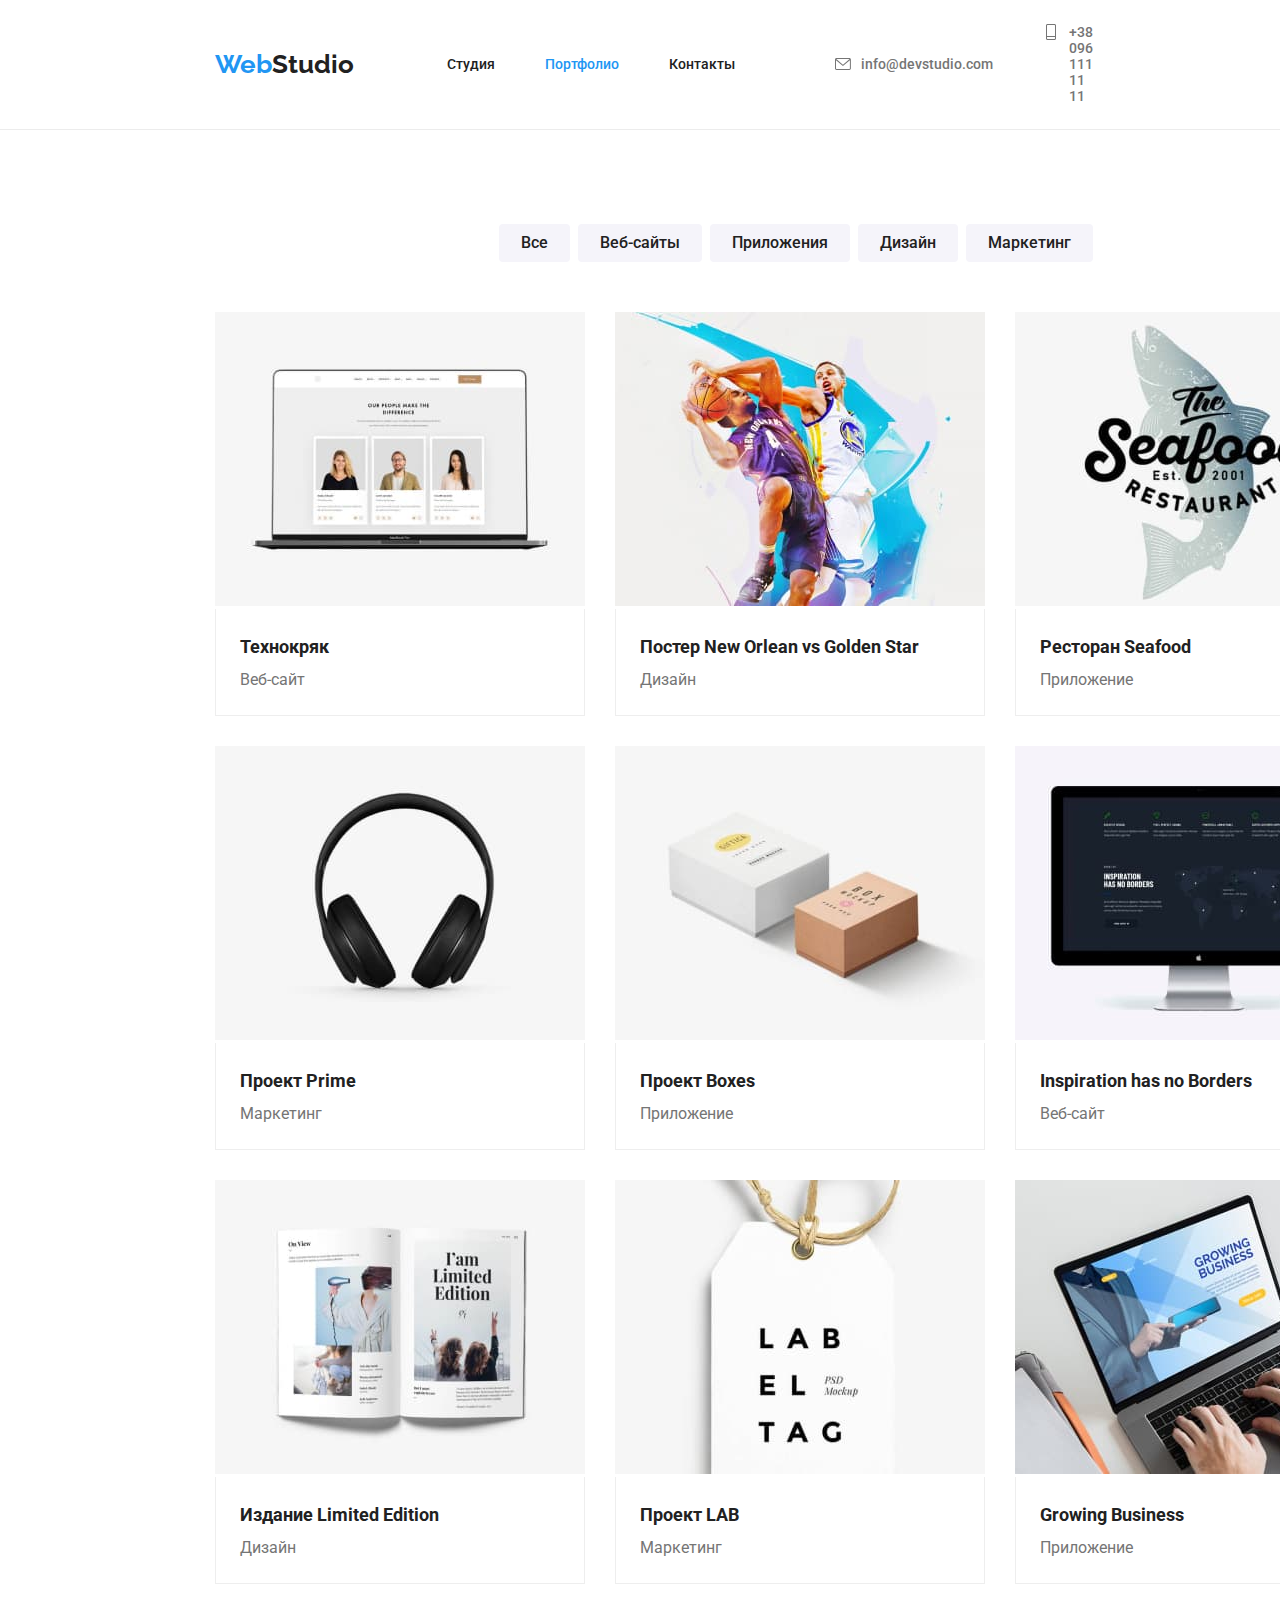
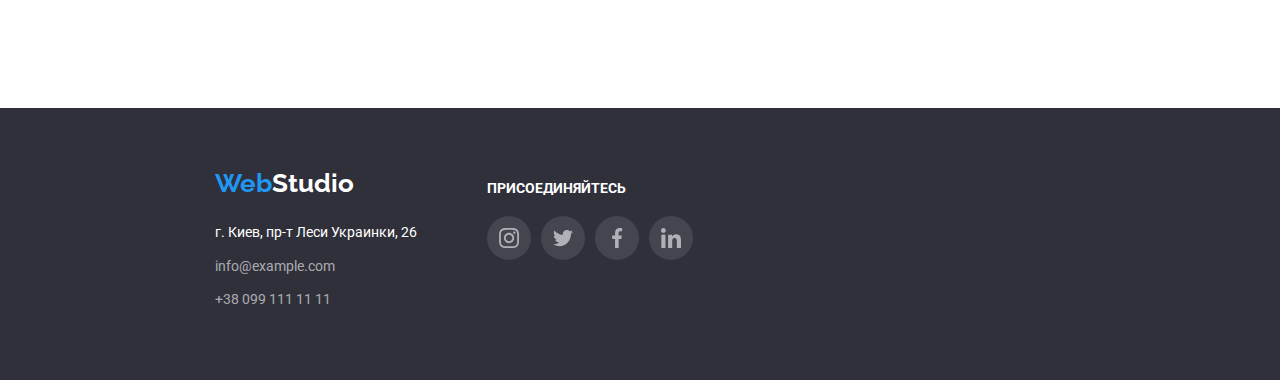
==== portfolio.html @ db71245f "Домашка готова" ====
<!DOCTYPE html>
<html lang="ru">

<head>
    <meta charset="UTF-8">
    <meta http-equiv="X-UA-Compatible" content="IE=edge">
    <meta name="viewport" content="width=device-width, initial-scale=1.0">
    <title>Портфолио</title>
    <link rel="preconnect" href="https://fonts.googleapis.com">
    <link rel="preconnect" href="https://fonts.gstatic.com" crossorigin>
    <link
        href="https://fonts.googleapis.com/css2?family=Raleway:wght@700&family=Roboto:wght@400;500;700;900&display=swap"
        rel="stylesheet">
    <link rel="stylesheet" href="./css/styles.css">
</head>

<body>
    <!-- Соц.сети -->
    <svg aria-hidden="true" style="position: absolute; width: 0; height: 0; overflow: hidden;" version="1.1"
        xmlns="http://www.w3.org/2000/svg" xmlns:xlink="http://www.w3.org/1999/xlink">
        <defs>
            <symbol id="icon-fb" viewBox="0 0 32 32">
                <path
                    d="M21.329 5.313h2.921v-5.088c-0.504-0.069-2.237-0.225-4.256-0.225-4.212 0-7.097 2.649-7.097 7.519v4.481h-4.648v5.688h4.648v14.312h5.699v-14.311h4.46l0.708-5.688h-5.169v-3.919c0.001-1.644 0.444-2.769 2.735-2.769z">
                </path>
            </symbol>
            <symbol id="icon-inst" viewBox="0 0 32 32">
                <path
                    d="M31.969 9.408c-0.075-1.7-0.35-2.869-0.744-3.882-0.406-1.075-1.032-2.038-1.851-2.838-0.8-0.813-1.769-1.444-2.832-1.844-1.019-0.394-2.182-0.669-3.882-0.744-1.713-0.081-2.257-0.1-6.601-0.1s-4.888 0.019-6.595 0.094c-1.7 0.075-2.869 0.35-3.882 0.744-1.075 0.406-2.038 1.031-2.838 1.85-0.813 0.8-1.444 1.769-1.844 2.832-0.394 1.019-0.669 2.182-0.744 3.882-0.081 1.713-0.1 2.257-0.1 6.601s0.019 4.888 0.094 6.595c0.075 1.7 0.35 2.869 0.744 3.882 0.406 1.075 1.038 2.038 1.85 2.838 0.8 0.813 1.769 1.444 2.832 1.844 1.019 0.394 2.182 0.669 3.882 0.744 1.706 0.075 2.25 0.094 6.595 0.094s4.888-0.019 6.595-0.094c1.7-0.075 2.869-0.35 3.882-0.744 2.151-0.832 3.851-2.532 4.682-4.682 0.394-1.019 0.669-2.182 0.744-3.882 0.075-1.707 0.094-2.251 0.094-6.595s-0.006-4.888-0.081-6.595zM29.087 22.473c-0.069 1.563-0.331 2.407-0.55 2.969-0.538 1.394-1.644 2.5-3.038 3.038-0.563 0.219-1.413 0.481-2.969 0.55-1.688 0.075-2.194 0.094-6.464 0.094s-4.782-0.019-6.464-0.094c-1.563-0.069-2.407-0.331-2.969-0.55-0.694-0.256-1.325-0.663-1.838-1.194-0.531-0.519-0.938-1.144-1.194-1.838-0.219-0.563-0.481-1.413-0.55-2.969-0.075-1.688-0.094-2.194-0.094-6.464s0.019-4.782 0.094-6.464c0.069-1.563 0.331-2.407 0.55-2.969 0.256-0.694 0.663-1.325 1.2-1.838 0.519-0.531 1.144-0.938 1.838-1.194 0.563-0.219 1.413-0.481 2.969-0.55 1.688-0.075 2.194-0.094 6.464-0.094 4.276 0 4.782 0.019 6.464 0.094 1.563 0.069 2.407 0.331 2.969 0.55 0.694 0.256 1.325 0.662 1.838 1.194 0.531 0.519 0.938 1.144 1.194 1.838 0.219 0.563 0.481 1.413 0.55 2.969 0.075 1.688 0.094 2.194 0.094 6.464s-0.019 4.77-0.094 6.458z">
                </path>
                <path
                    d="M16.059 7.783c-4.538 0-8.22 3.682-8.22 8.22s3.682 8.22 8.22 8.22c4.539 0 8.22-3.682 8.22-8.22s-3.682-8.22-8.22-8.22zM16.059 21.335c-2.944 0-5.332-2.388-5.332-5.332s2.388-5.332 5.332-5.332c2.944 0 5.332 2.388 5.332 5.332s-2.388 5.332-5.332 5.332z">
                </path>
                <path
                    d="M26.524 7.458c0 1.060-0.859 1.919-1.919 1.919s-1.919-0.859-1.919-1.919c0-1.060 0.859-1.919 1.919-1.919s1.919 0.859 1.919 1.919z">
                </path>
            </symbol>
            <symbol id="icon-li" viewBox="0 0 32 32">
                <path
                    d="M31.992 32v-0.001h0.008v-11.736c0-5.741-1.236-10.164-7.948-10.164-3.227 0-5.392 1.771-6.276 3.449h-0.093v-2.913h-6.364v21.364h6.627v-10.579c0-2.785 0.528-5.479 3.977-5.479 3.399 0 3.449 3.179 3.449 5.657v10.401h6.62z">
                </path>
                <path d="M0.528 10.636h6.635v21.364h-6.635v-21.364z"></path>
                <path
                    d="M3.843 0c-2.121 0-3.843 1.721-3.843 3.843s1.721 3.879 3.843 3.879c2.121 0 3.843-1.757 3.843-3.879-0.001-2.121-1.723-3.843-3.843-3.843v0z">
                </path>
            </symbol>
            <symbol id="icon-twiter" viewBox="0 0 32 32">
                <path
                    d="M32 6.078c-1.19 0.522-2.458 0.868-3.78 1.036 1.36-0.812 2.398-2.088 2.886-3.626-1.268 0.756-2.668 1.29-4.16 1.588-1.204-1.282-2.92-2.076-4.792-2.076-3.632 0-6.556 2.948-6.556 6.562 0 0.52 0.044 1.020 0.152 1.496-5.454-0.266-10.28-2.88-13.522-6.862-0.566 0.982-0.898 2.106-0.898 3.316 0 2.272 1.17 4.286 2.914 5.452-1.054-0.020-2.088-0.326-2.964-0.808 0 0.020 0 0.046 0 0.072 0 3.188 2.274 5.836 5.256 6.446-0.534 0.146-1.116 0.216-1.72 0.216-0.42 0-0.844-0.024-1.242-0.112 0.85 2.598 3.262 4.508 6.13 4.57-2.232 1.746-5.066 2.798-8.134 2.798-0.538 0-1.054-0.024-1.57-0.090 2.906 1.874 6.35 2.944 10.064 2.944 12.072 0 18.672-10 18.672-18.668 0-0.29-0.010-0.57-0.024-0.848 1.302-0.924 2.396-2.078 3.288-3.406z">
                </path>
            </symbol>
        </defs>
    </svg>
    <!-- Телефон и почта -->
    <svg aria-hidden="true" style="position: absolute; width: 0; height: 0; overflow: hidden;" version="1.1"
        xmlns="http://www.w3.org/2000/svg" xmlns:xlink="http://www.w3.org/1999/xlink">
        <defs>
            <symbol id="icon-mail" viewBox="0 0 43 32">
                <path
                    d="M38.667 0h-34.667c-2.206 0-4 1.794-4 4v24c0 2.206 1.794 4 4 4h34.667c2.206 0 4-1.794 4-4v-24c0-2.206-1.794-4-4-4zM38.667 2.667c0.181 0 0.353 0.038 0.511 0.103l-17.844 15.466-17.844-15.466c0.158-0.066 0.33-0.103 0.511-0.103h34.667zM38.667 29.333h-34.667c-0.736 0-1.333-0.598-1.333-1.333v-22.413l17.793 15.421c0.251 0.217 0.563 0.326 0.874 0.326s0.622-0.108 0.874-0.326l17.793-15.421v22.413c0 0.736-0.598 1.333-1.333 1.333z">
                </path>
            </symbol>
            <symbol id="icon-tel" viewBox="0 0 20 32">
                <path
                    d="M17 0h-14c-1.654 0-3 1.346-3 3v26c0 1.654 1.346 3 3 3h14c1.654 0 3-1.346 3-3v-26c0-1.654-1.346-3-3-3zM3 2h14c0.552 0 1 0.448 1 1v21h-16v-21c0-0.552 0.448-1 1-1zM17 30h-14c-0.552 0-1-0.448-1-1v-3h16v3c0 0.552-0.448 1-1 1z">
                </path>
            </symbol>
        </defs>
    </svg>

    <!-- Хедер -->

    <header class="header">
        <div class="header-container container">
            <nav class="nav-menu">
                <a href="./index.html" class="logo">
                    <span>Web</span>Studio</a>
                <ul class="link-list">
                    <li class="link-list-item"><a class="link" href="./index.html">Студия</a></li>
                    <li class="link-list-item"><a class="link active" href="./portfolio.html">Портфолио</a></li>
                    <li class="link-list-item"><a class="link" href="">Контакты</a></li>
                </ul>
            </nav>
            <ul class="list-contact">
                <li class="link-item">
                    <a class="link-contact" href="mailto:info@devstudio.com"> <svg class="contact-img">
                            <use href="#icon-mail"></use>
                        </svg>info@devstudio.com</a>
                </li>
                <li class="link-item">
                    <a class="link-contact" href="tel:+380961111111"> <svg class="contact-img">
                            <use href="#icon-tel"></use>
                        </svg>+38 096 111 11 11</a>
                </li>
            </ul>
        </div>
    </header>

    <!-- Кнопки, первая секция -->
    <main>
        <section class="section">
            <div class="container container-size">
                <h1 class="page-title">Портфолио</h1>
                <ul class="page-button">
                    <li>
                        <button type="button">Все</button>
                    </li>
                    <li>
                        <button type="button">Веб-сайты</button>
                    </li>
                    <li>
                        <button type="button">Приложения</button>
                    </li>
                    <li>
                        <button type="button">Дизайн</button>
                    </li>
                    <li>
                        <button type="button">Маркетинг</button>
                    </li>
                </ul>
                <div class="container">
                    <ul class="image-list">
                        <li class="image-item-li">
                            <img src="./images/img11.jpg" alt="" width="370">
                            <div class="image-item">
                                <h2>Технокряк</h2>
                                <p>Веб-сайт</p>
                            </div>
                        </li>
                        <li class="image-item-li">
                            <img src="./images/img12.jpg" alt="" width="370">
                            <div class="image-item">
                                <h2>Постер New Orlean vs Golden Star</h2>
                                <p>Дизайн</p>
                            </div>
                        </li>
                        <li class="image-item-li">
                            <img src="./images/img13.jpg" alt="" width="370">
                            <div class="image-item">
                                <h2>Ресторан Seafood</h2>
                                <p>Приложение</p>
                            </div>
                        </li>
                        <li class="image-item-li">
                            <img src="./images/img14.jpg" alt="" width="370">
                            <div class="image-item">
                                <h2>Проект Prime</h2>
                                <p>Маркетинг</p>
                            </div>
                        </li>
                        <li class="image-item-li">
                            <img src="./images/img15.jpg" alt="" width="370">
                            <div class="image-item">
                                <h2>Проект Boxes</h2>
                                <p>Приложение</p>
                            </div>
                        </li>
                        <li class="image-item-li">
                            <img src="./images/img16.jpg" alt="" width="370">
                            <div class="image-item">
                                <h2>Inspiration has no Borders</h2>
                                <p>Веб-сайт</p>
                            </div>
                        </li>
                        <li class="image-item-li">
                            <img src="./images/img17.jpg" alt="" width="370">
                            <div class="image-item">
                                <h2>Издание Limited Edition</h2>
                                <p>Дизайн</p>
                            </div>
                        </li>
                        <li class="image-item-li">
                            <img src="./images/img18.jpg" alt="" width="370">
                            <div class="image-item">
                                <h2>Проект LAB</h2>
                                <p>Маркетинг</p>
                            </div>
                        </li>
                        <li class="image-item-li">
                            <img src="./images/img19.jpg" alt="" width="370">
                            <div class="image-item">
                                <h2>Growing Business</h2>
                                <p>Приложение</p>
                            </div>
                        </li>
                    </ul>
                </div>
            </div>
        </section>
    </main>

    <!-- Футер -->

    <footer class="footer">
        <div class="footer-box container">
            <div class="footer-contacts-box">
                <a href="./index.html" class="logo-footer"><span>Web</span>Studio</a>
                <address>
                    <ul class="contact-list">
                        <li class="contact-item"><a class="address-text" href="">г. Киев, пр-т Леси Украинки, 26</a>
                        </li>
                        <li class="contact-item"><a class="link-footer"
                                href="mailto:info@example.com">info@example.com</a>
                        </li>
                        <li class="contact-item"><a class="link-footer" href="tel:+380991111111">+38 099 111 11 11</a>
                        </li>
                    </ul>
                </address>
            </div>
            <div class="footer-socials-box">
                <h3 class="footer-text">ПРИСОЕДИНЯЙТЕСЬ</h3>
                <ul class="socials-footer">
                    <li class="socials-item">
                        <a href="#" class="socials-link color-change">
                            <svg class="socials-img">
                                <use href="#icon-inst"></use>
                            </svg>
                        </a>
                    </li>
                    <li class="socials-item">
                        <a href="#" class="socials-link color-change">
                            <svg class="socials-img">
                                <use href="#icon-twiter"></use>
                            </svg>
                        </a>
                    </li>
                    <li class="socials-item">
                        <a href="#" class="socials-link color-change">
                            <svg class="socials-img">
                                <use href="#icon-fb"></use>
                            </svg>
                        </a>
                    </li>
                    <li class="socials-item">
                        <a href="#" class="socials-link color-change">
                            <svg class="socials-img">
                                <use href="#icon-li"></use>
                            </svg>
                        </a>
                    </li>
                </ul>
            </div>
        </div>
    </footer>
</body>

</html>
---- css/styles.css ----
/* База */

body {
    background-color: var(--brandColor);
    font-family: 'Roboto', sans-serif;
    font-weight: 500;
    font-size: 14px;
    line-height: 1.15;
    color:#212121;
}
* {
    margin: 0;
    padding: 0;
    list-style: none;
    text-decoration: none;
}
:root {
    --brandColor: #ffffff;
    --brandcolorone: #757575;
    --brandcolortwo: #2196f3;
}
.container {
    max-width: 1200px;
    margin: 0 auto;
}
.container-size {
    width: 1170px;
}
.section {
    padding: 94px 215px;
}

/* Хедер */

.header {
    padding: 24px 215px 25px 215px;
    border-bottom: 1px solid #ECECEC;
}
.header-container {
    display: flex;
    align-items: center;
    justify-content: space-between;
}
.nav-menu {
    display: flex;
    align-items: center;
}
.link-list {
    display: flex;
    margin-left: 93px;
}
.contact-img {
    max-width: 16px;
    max-height: 16px;
    fill: var(--brandcolorone);
    margin-right: 10px;
    transition: 0.4s;
}
.link {
    color: #212121;
    align-items: center;
}
.link-list-item {
    margin-right: 50px;
}
.link:hover,
.link:focus {
    color: var(--brandcolortwo);
}
.list-contact {
    display: flex;
    align-items: center;
}
.link-contact {
    display: flex;
    color: var(--brandcolorone);
    transition: 0.4s;
}
.link-item {
    margin-left: 50px;
    display: flex;
}
.link-contact:hover,
.link-contact:focus {
    color: var(--brandcolortwo);
}
.link-contact:hover .contact-img {
    fill: var(--brandcolortwo);
}
.logo {
    font-family: 'Raleway', sans-serif;
    font-style: normal;
    font-weight: bold;
    font-size: 26px;
    line-height: 1.20;
    color: #212121;
    text-decoration: none;
}
.logo > span {
    color: var(--brandcolortwo);
    text-decoration: none;
}
.active:hover,
.active:focus {
    color: var(--brandcolortwo);
}
.active {
    text-decoration: none;
    color: var(--brandcolortwo);
}

/* Секция 1 */

.section-hero {
    background:linear-gradient(rgba(47, 48, 58, 0.4),rgba(47, 48, 58, 0.4)), url(../images/hero-image.jpg) ;
    padding: 200px 452px;
    background-repeat: no-repeat;
    background-size: cover;
    max-width: 1600px;
}
.menu-button {
    display: flex;
    flex-direction: column;
    align-items: center;
    margin-bottom: 30px;

}
.menu-button h1 {
    font-weight: 900;
    font-size: 44px;
    line-height: 1.36;
    color: var(--brandColor);
    text-align: center;
    letter-spacing: 0.06em;
    text-transform: uppercase;
    width: 696px;
    height: 120px;
}
.mainbutton {
    margin-top: 30px;
    width: 200px;
    height: 50px;
    font-family: inherit;
    font-weight: bold;
    font-size: 16px;
    line-height: 1.87;
    color: var(--brandColor);
    background-color: var(--brandcolortwo);
    cursor: pointer;
    text-align: center;
    box-shadow: 0px 4px 4px rgba(0, 0, 0, 0.15);
    border-radius: 4px;
    border: none;

}

/* Секция 2 */

.main-container {
    display: flex;
}
.none-hide {
    display: none;
}
.logo-list {
    width: 270px;
    height: 120px;
    background: #F5F4FA;
    border-radius: 4px;
    margin-bottom: 30px;
}
.logo-image {
    max-width: 70px;
    max-height: 70px;
    padding: 25px 100px;
}
.details {
    display: flex;
}
.details-item > h3 {
    margin-bottom: 10px;
}
.details-item {
    margin-right: 30px;
}
.main-container h3 {
    font-weight: 700;
    font-size: 14px;
    line-height: 1.15;
    text-transform: uppercase;
}
.main-container p {
    font-weight: 400;
    font-size: 14px;
    line-height: 1.71;
    color: var(--brandcolorone);
}

/* Разделение */

.block-work {
    margin-top: 94px;
    width: 1170px;
}
.title-page {
    font-weight: 700;
    font-size: 36px;
    line-height: 1.16;
    text-align: center;
    margin-bottom: 50px;
}
.list-work {
    display: flex;
    justify-content: space-between;
}

/* Команда */

.section.team-sect {
    background-color: #F5F4FA;
}
.team-list {
    display: flex;
    justify-content: space-between;
    width: 1170px;
}
.team-people-box{
    padding: 30px 60px 0 60px;
}
.team-title-name {
    font-size: 16px;
    line-height: 1.19;
    text-align: center;
    margin-bottom: 10px;
}
.team-paragraph {
    font-weight: 400;
    font-size: 16px;
    line-height: 1.19;
    color: var(--brandcolorone);
    text-align: center;
}
.team-item {
    background-color:  var(--brandColor); 
    box-shadow: 0px 1px 3px rgba(0, 0, 0, 0.12), 0px 1px 1px rgba(0, 0, 0, 0.14), 0px 2px 1px rgba(0, 0, 0, 0.2);
    border-radius: 0px 0px 4px 4px;
}
.socials {
    display: flex;
    justify-content: space-between;
    padding: 16px 32px 30px 32px;
}
.socials-link {
    display: flex;
    border-radius: 50%;
    transition: 0.4s;
    text-align: center;
    width: 44px;
    height: 44px;
    justify-content: center;
    align-items: center;
}
.socials-link:hover {
    background-color: #2196F3;
}
.socials-link:hover .socials-img {
    fill: #fff;
}
.socials-img {
    height: 20px;
    width: 20px;
    fill:#AFB1B8;
    transition: 0.4s;
}

/* Секция иконок */

.icon-list {
    display: flex;
    justify-content: space-between;
}
.icon-item {
    display: flex;
    width: 170px;
    height: 92px;
    border: 1px solid #AFB1B8;
    box-sizing: border-box;
    border-radius: 4px;
}
.icon-image {
    padding: 16px 32px;
    fill: rgba(175, 177, 184, 1);
}
.icon-image:hover {
    fill: var(--brandcolortwo);
}

/* Футер */
.footer {
    padding: 60px 215px;
    background-color: #2F303A;
}
.footer-box {
    display: flex;
}
.contact-list {
    margin-top: 20px;
    font-weight: 400;
    font-style: normal;
    font-size: 14px;
    line-height: 1.72;
    color: var(--brandColor);
}
.link-footer {
    font-size: 14px;
    line-height: 1.72;
    text-decoration: none;
    color: rgba(255, 255, 255, 0.6);
}
.link-footer:hover,
.link-footer:focus {
    color: var(--brandcolortwo);
}
.logo-footer {
    font-family: 'Raleway', sans-serif;
    font-style: normal;
    font-weight: bold;
    font-size: 26px;
    line-height: 1.20;
    color: var(--brandColor);

}
.logo-footer > span {
    color: var(--brandcolortwo);
    text-decoration: none;
}

.address-text {
    font-style: normal;
    font-weight: 400;
    font-size: 14px;
    line-height: 1.71;
    color: var(--brandColor);
    text-decoration:none;
}
.contact-item {
    margin-bottom: 9px;
}
.footer-socials-box {
    display: flex;
    flex-wrap: wrap;
    flex-direction: column;
    margin-left: 70px;
    margin-top: 12px;
    width: 206px;
}
.footer-text {
    font-size: 14px;
    font-weight: 700;
    color:rgba(255, 255, 255, 1);
    padding-bottom: 20px;
}
.socials-footer {
    display: flex;
    justify-content: space-between;
}
.color-change {
    background-color: rgba(255, 255, 255, 0.1);
}


/* Страница: Портфолио */

/* Кнопки */

.page-title {
    display: none;
}
.page-button {
    display: flex;
    margin-bottom: 50px;
    justify-content: center;
}
.page-button button {
    padding: 6px 22px;
    margin-right: 8px;
    font-family: inherit;
    font-weight: 500;
    font-size: 16px;
    line-height: 1.62;
    cursor: pointer;
    color: #212121;
    background-color: #F5F4FA;
    border-radius: 4px;
    border: none;
}
.page-button button:hover,
.page-button button:focus {
    color: var(--brandColor);
    background-color: var(--brandcolortwo);
    box-shadow: 0px 3px 1px rgba(0, 0, 0, 0.1), 0px 1px 2px rgba(0, 0, 0, 0.08), 0px 2px 2px rgba(0, 0, 0, 0.12);
}


/* Картинки */


.image-list {
    display: flex;
    flex-wrap: wrap;
    justify-content: space-between;
}
.image-list  h2 {
    font-weight: 700;
    font-size: 18px;
    line-height: 2;
}
.image-list  p {
    font-weight: 400;
    font-size: 16px;
    line-height: 1.87;
    color: var(--brandcolorone);
}
.image-item {
    padding: 20px 24px;
    box-sizing: border-box;
    border: 1px solid #EEEEEE;
    border-top: none;
    border-top-width: 110px;
}
.image-item-li {
    margin-bottom: 30px;
}
.image-item-li:hover {
    box-shadow: 0px 1px 1px rgba(0, 0, 0, 0.12), 0px 4px 4px rgba(0, 0, 0, 0.06), 1px 4px 6px rgba(0, 0, 0, 0.16);
}
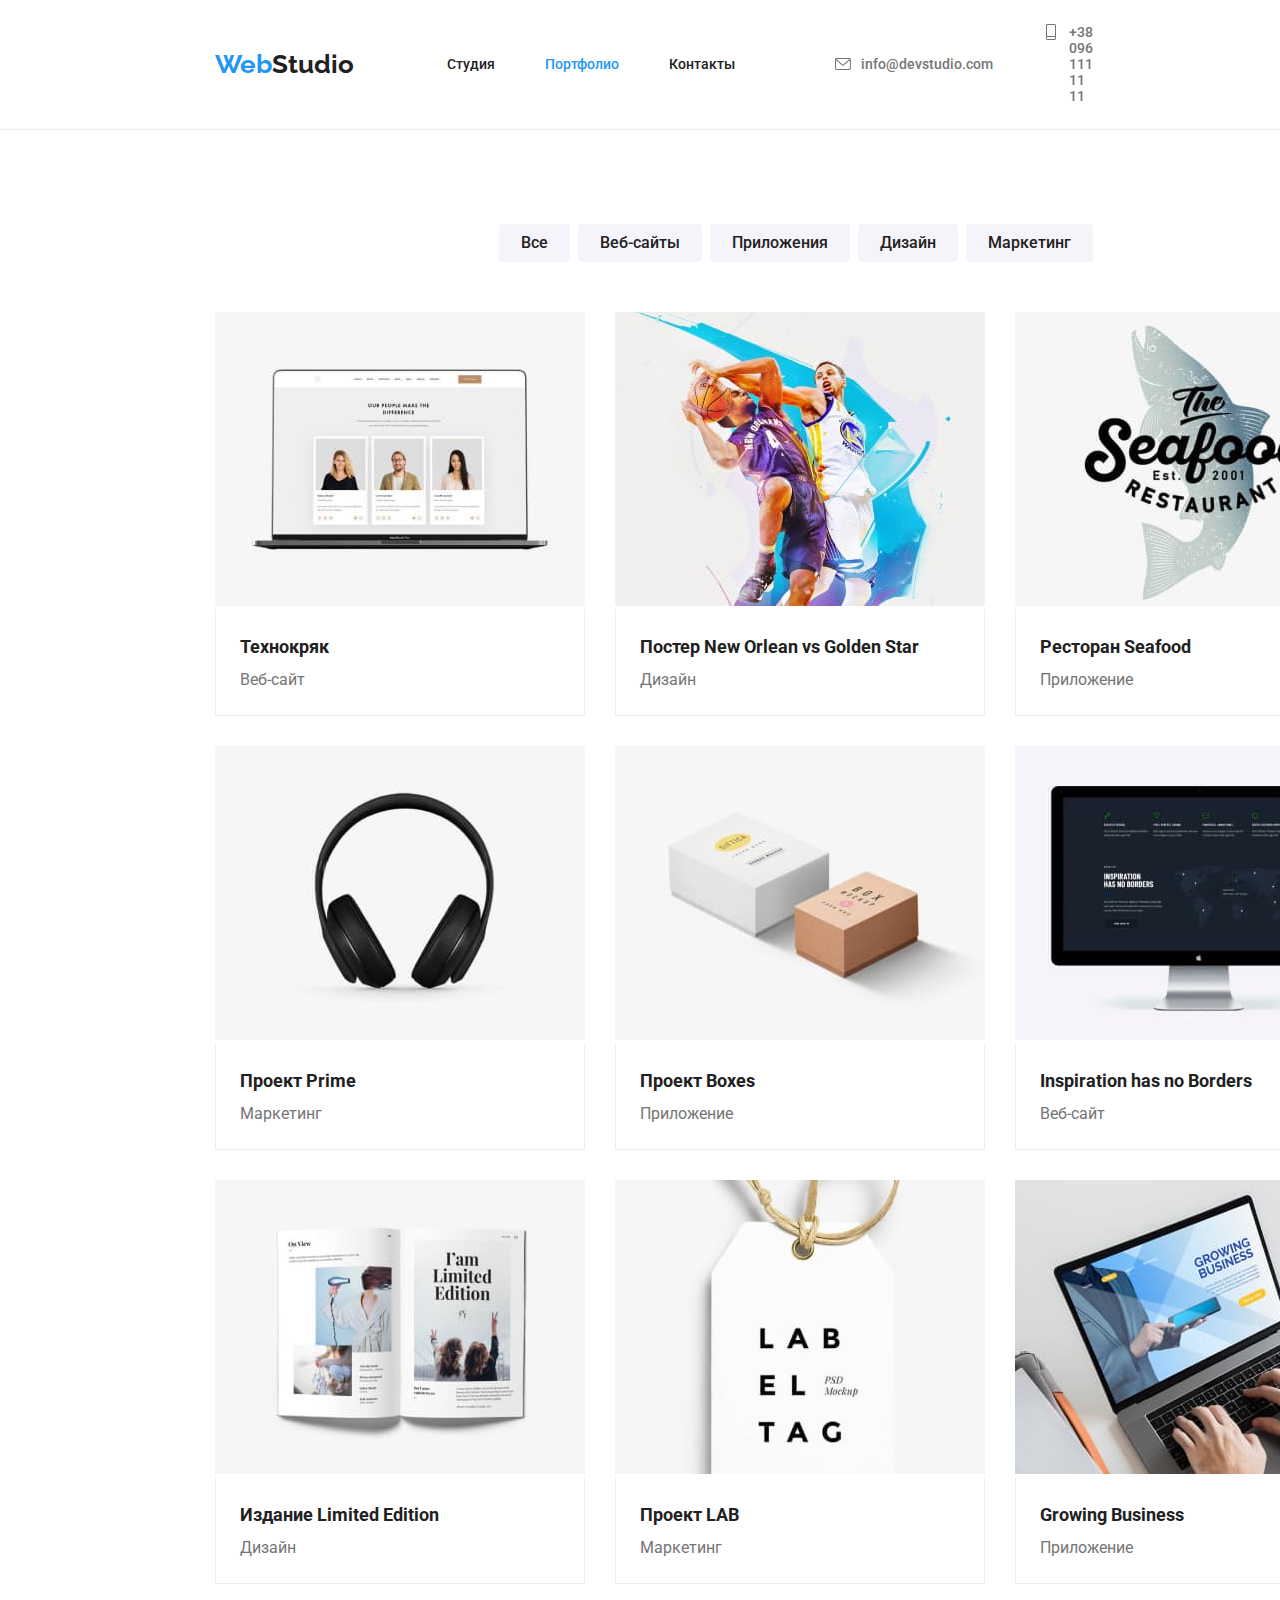
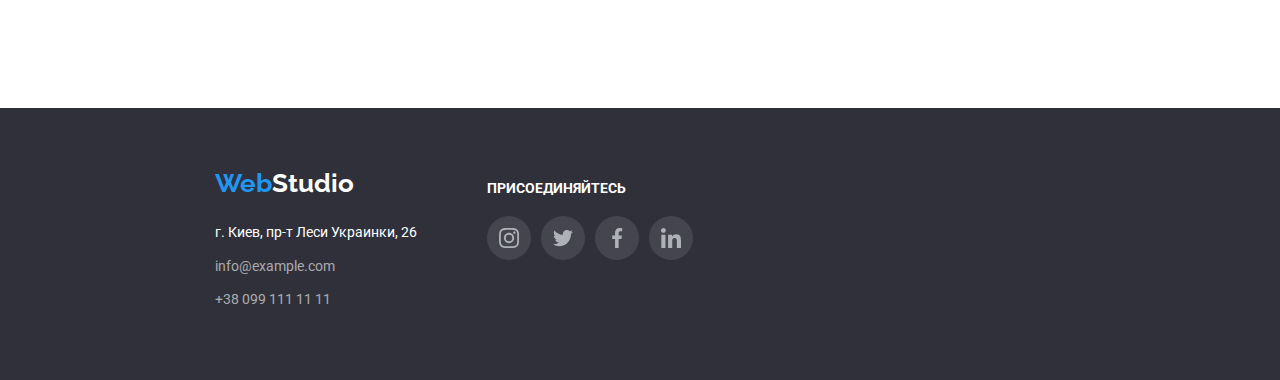
==== commit b9873706: "Собрал иконки в одну папку" ====
--- a/portfolio.html
+++ b/portfolio.html
@@ -15,58 +15,6 @@
 </head>
 
 <body>
-    <!-- Соц.сети -->
-    <svg aria-hidden="true" style="position: absolute; width: 0; height: 0; overflow: hidden;" version="1.1"
-        xmlns="http://www.w3.org/2000/svg" xmlns:xlink="http://www.w3.org/1999/xlink">
-        <defs>
-            <symbol id="icon-fb" viewBox="0 0 32 32">
-                <path
-                    d="M21.329 5.313h2.921v-5.088c-0.504-0.069-2.237-0.225-4.256-0.225-4.212 0-7.097 2.649-7.097 7.519v4.481h-4.648v5.688h4.648v14.312h5.699v-14.311h4.46l0.708-5.688h-5.169v-3.919c0.001-1.644 0.444-2.769 2.735-2.769z">
-                </path>
-            </symbol>
-            <symbol id="icon-inst" viewBox="0 0 32 32">
-                <path
-                    d="M31.969 9.408c-0.075-1.7-0.35-2.869-0.744-3.882-0.406-1.075-1.032-2.038-1.851-2.838-0.8-0.813-1.769-1.444-2.832-1.844-1.019-0.394-2.182-0.669-3.882-0.744-1.713-0.081-2.257-0.1-6.601-0.1s-4.888 0.019-6.595 0.094c-1.7 0.075-2.869 0.35-3.882 0.744-1.075 0.406-2.038 1.031-2.838 1.85-0.813 0.8-1.444 1.769-1.844 2.832-0.394 1.019-0.669 2.182-0.744 3.882-0.081 1.713-0.1 2.257-0.1 6.601s0.019 4.888 0.094 6.595c0.075 1.7 0.35 2.869 0.744 3.882 0.406 1.075 1.038 2.038 1.85 2.838 0.8 0.813 1.769 1.444 2.832 1.844 1.019 0.394 2.182 0.669 3.882 0.744 1.706 0.075 2.25 0.094 6.595 0.094s4.888-0.019 6.595-0.094c1.7-0.075 2.869-0.35 3.882-0.744 2.151-0.832 3.851-2.532 4.682-4.682 0.394-1.019 0.669-2.182 0.744-3.882 0.075-1.707 0.094-2.251 0.094-6.595s-0.006-4.888-0.081-6.595zM29.087 22.473c-0.069 1.563-0.331 2.407-0.55 2.969-0.538 1.394-1.644 2.5-3.038 3.038-0.563 0.219-1.413 0.481-2.969 0.55-1.688 0.075-2.194 0.094-6.464 0.094s-4.782-0.019-6.464-0.094c-1.563-0.069-2.407-0.331-2.969-0.55-0.694-0.256-1.325-0.663-1.838-1.194-0.531-0.519-0.938-1.144-1.194-1.838-0.219-0.563-0.481-1.413-0.55-2.969-0.075-1.688-0.094-2.194-0.094-6.464s0.019-4.782 0.094-6.464c0.069-1.563 0.331-2.407 0.55-2.969 0.256-0.694 0.663-1.325 1.2-1.838 0.519-0.531 1.144-0.938 1.838-1.194 0.563-0.219 1.413-0.481 2.969-0.55 1.688-0.075 2.194-0.094 6.464-0.094 4.276 0 4.782 0.019 6.464 0.094 1.563 0.069 2.407 0.331 2.969 0.55 0.694 0.256 1.325 0.662 1.838 1.194 0.531 0.519 0.938 1.144 1.194 1.838 0.219 0.563 0.481 1.413 0.55 2.969 0.075 1.688 0.094 2.194 0.094 6.464s-0.019 4.77-0.094 6.458z">
-                </path>
-                <path
-                    d="M16.059 7.783c-4.538 0-8.22 3.682-8.22 8.22s3.682 8.22 8.22 8.22c4.539 0 8.22-3.682 8.22-8.22s-3.682-8.22-8.22-8.22zM16.059 21.335c-2.944 0-5.332-2.388-5.332-5.332s2.388-5.332 5.332-5.332c2.944 0 5.332 2.388 5.332 5.332s-2.388 5.332-5.332 5.332z">
-                </path>
-                <path
-                    d="M26.524 7.458c0 1.060-0.859 1.919-1.919 1.919s-1.919-0.859-1.919-1.919c0-1.060 0.859-1.919 1.919-1.919s1.919 0.859 1.919 1.919z">
-                </path>
-            </symbol>
-            <symbol id="icon-li" viewBox="0 0 32 32">
-                <path
-                    d="M31.992 32v-0.001h0.008v-11.736c0-5.741-1.236-10.164-7.948-10.164-3.227 0-5.392 1.771-6.276 3.449h-0.093v-2.913h-6.364v21.364h6.627v-10.579c0-2.785 0.528-5.479 3.977-5.479 3.399 0 3.449 3.179 3.449 5.657v10.401h6.62z">
-                </path>
-                <path d="M0.528 10.636h6.635v21.364h-6.635v-21.364z"></path>
-                <path
-                    d="M3.843 0c-2.121 0-3.843 1.721-3.843 3.843s1.721 3.879 3.843 3.879c2.121 0 3.843-1.757 3.843-3.879-0.001-2.121-1.723-3.843-3.843-3.843v0z">
-                </path>
-            </symbol>
-            <symbol id="icon-twiter" viewBox="0 0 32 32">
-                <path
-                    d="M32 6.078c-1.19 0.522-2.458 0.868-3.78 1.036 1.36-0.812 2.398-2.088 2.886-3.626-1.268 0.756-2.668 1.29-4.16 1.588-1.204-1.282-2.92-2.076-4.792-2.076-3.632 0-6.556 2.948-6.556 6.562 0 0.52 0.044 1.020 0.152 1.496-5.454-0.266-10.28-2.88-13.522-6.862-0.566 0.982-0.898 2.106-0.898 3.316 0 2.272 1.17 4.286 2.914 5.452-1.054-0.020-2.088-0.326-2.964-0.808 0 0.020 0 0.046 0 0.072 0 3.188 2.274 5.836 5.256 6.446-0.534 0.146-1.116 0.216-1.72 0.216-0.42 0-0.844-0.024-1.242-0.112 0.85 2.598 3.262 4.508 6.13 4.57-2.232 1.746-5.066 2.798-8.134 2.798-0.538 0-1.054-0.024-1.57-0.090 2.906 1.874 6.35 2.944 10.064 2.944 12.072 0 18.672-10 18.672-18.668 0-0.29-0.010-0.57-0.024-0.848 1.302-0.924 2.396-2.078 3.288-3.406z">
-                </path>
-            </symbol>
-        </defs>
-    </svg>
-    <!-- Телефон и почта -->
-    <svg aria-hidden="true" style="position: absolute; width: 0; height: 0; overflow: hidden;" version="1.1"
-        xmlns="http://www.w3.org/2000/svg" xmlns:xlink="http://www.w3.org/1999/xlink">
-        <defs>
-            <symbol id="icon-mail" viewBox="0 0 43 32">
-                <path
-                    d="M38.667 0h-34.667c-2.206 0-4 1.794-4 4v24c0 2.206 1.794 4 4 4h34.667c2.206 0 4-1.794 4-4v-24c0-2.206-1.794-4-4-4zM38.667 2.667c0.181 0 0.353 0.038 0.511 0.103l-17.844 15.466-17.844-15.466c0.158-0.066 0.33-0.103 0.511-0.103h34.667zM38.667 29.333h-34.667c-0.736 0-1.333-0.598-1.333-1.333v-22.413l17.793 15.421c0.251 0.217 0.563 0.326 0.874 0.326s0.622-0.108 0.874-0.326l17.793-15.421v22.413c0 0.736-0.598 1.333-1.333 1.333z">
-                </path>
-            </symbol>
-            <symbol id="icon-tel" viewBox="0 0 20 32">
-                <path
-                    d="M17 0h-14c-1.654 0-3 1.346-3 3v26c0 1.654 1.346 3 3 3h14c1.654 0 3-1.346 3-3v-26c0-1.654-1.346-3-3-3zM3 2h14c0.552 0 1 0.448 1 1v21h-16v-21c0-0.552 0.448-1 1-1zM17 30h-14c-0.552 0-1-0.448-1-1v-3h16v3c0 0.552-0.448 1-1 1z">
-                </path>
-            </symbol>
-        </defs>
-    </svg>
 
     <!-- Хедер -->
 
@@ -84,12 +32,12 @@
             <ul class="list-contact">
                 <li class="link-item">
                     <a class="link-contact" href="mailto:info@devstudio.com"> <svg class="contact-img">
-                            <use href="#icon-mail"></use>
+                        <use href="./images/icons/contacts.svg#icon-mail"></use>
                         </svg>info@devstudio.com</a>
                 </li>
                 <li class="link-item">
                     <a class="link-contact" href="tel:+380961111111"> <svg class="contact-img">
-                            <use href="#icon-tel"></use>
+                            <use href="./images/icons/contacts.svg#icon-tel"></use>
                         </svg>+38 096 111 11 11</a>
                 </li>
             </ul>
@@ -213,28 +161,28 @@
                     <li class="socials-item">
                         <a href="#" class="socials-link color-change">
                             <svg class="socials-img">
-                                <use href="#icon-inst"></use>
+                                <use href="./images/icons/socials.svg#icon-inst"></use>
                             </svg>
                         </a>
                     </li>
                     <li class="socials-item">
                         <a href="#" class="socials-link color-change">
                             <svg class="socials-img">
-                                <use href="#icon-twiter"></use>
+                                <use href="./images/icons/socials.svg#icon-twiter"></use>
                             </svg>
                         </a>
                     </li>
                     <li class="socials-item">
                         <a href="#" class="socials-link color-change">
                             <svg class="socials-img">
-                                <use href="#icon-fb"></use>
+                                <use href="./images/icons/socials.svg#icon-fb"></use>
                             </svg>
                         </a>
                     </li>
                     <li class="socials-item">
                         <a href="#" class="socials-link color-change">
                             <svg class="socials-img">
-                                <use href="#icon-li"></use>
+                                <use href="./images/icons/socials.svg#icon-li"></use>
                             </svg>
                         </a>
                     </li>
